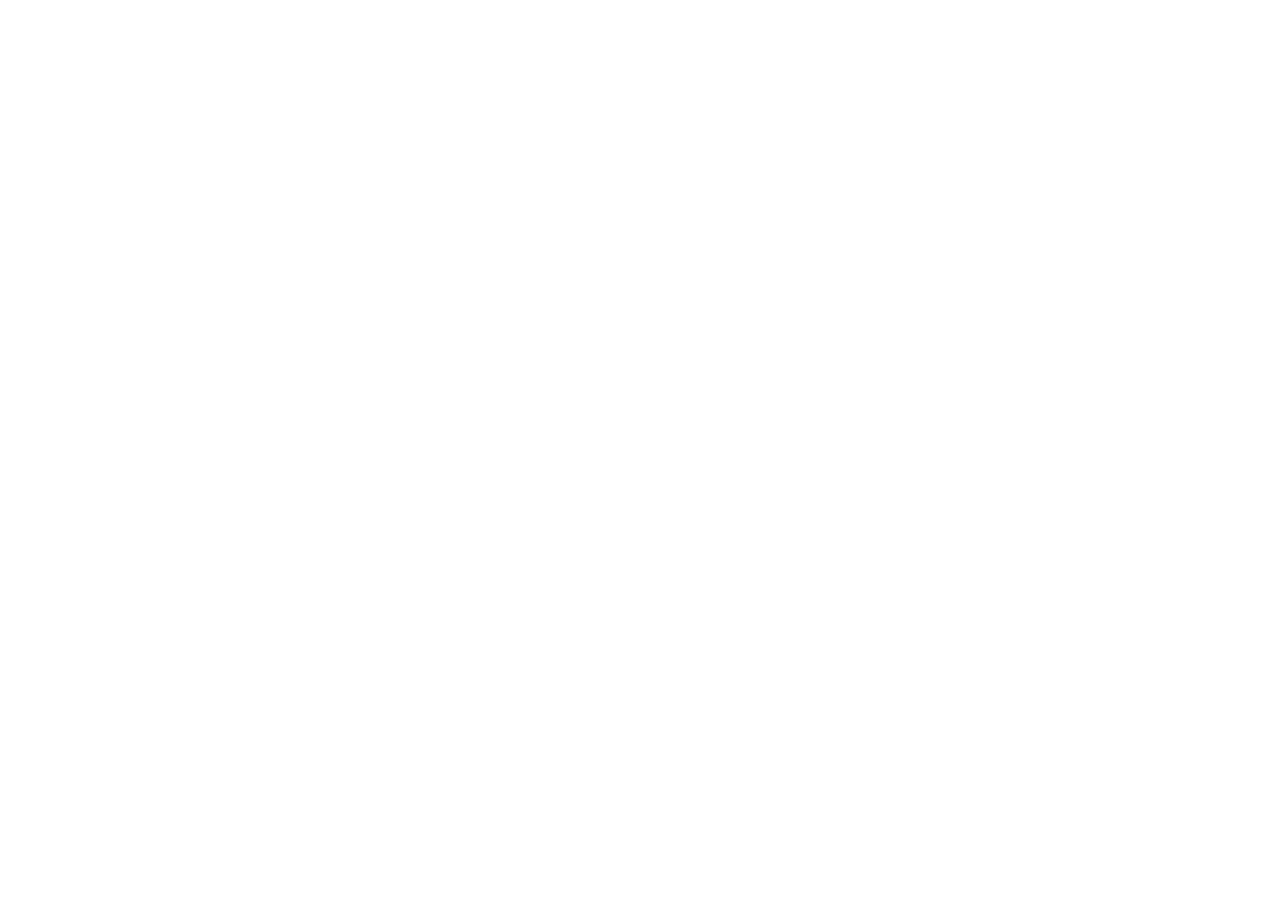
==== index.html @ 3a440843 "first commit" ====
<!DOCTYPE html>
<html lang="en">
<head>
    <meta charset="UTF-8">
    <meta name="viewport" content="width=device-width, initial-scale=1.0">
    <title>Document</title>
    <link rel="stylesheet" href="style.css">
</head>
<body>
    
</body>
</html>
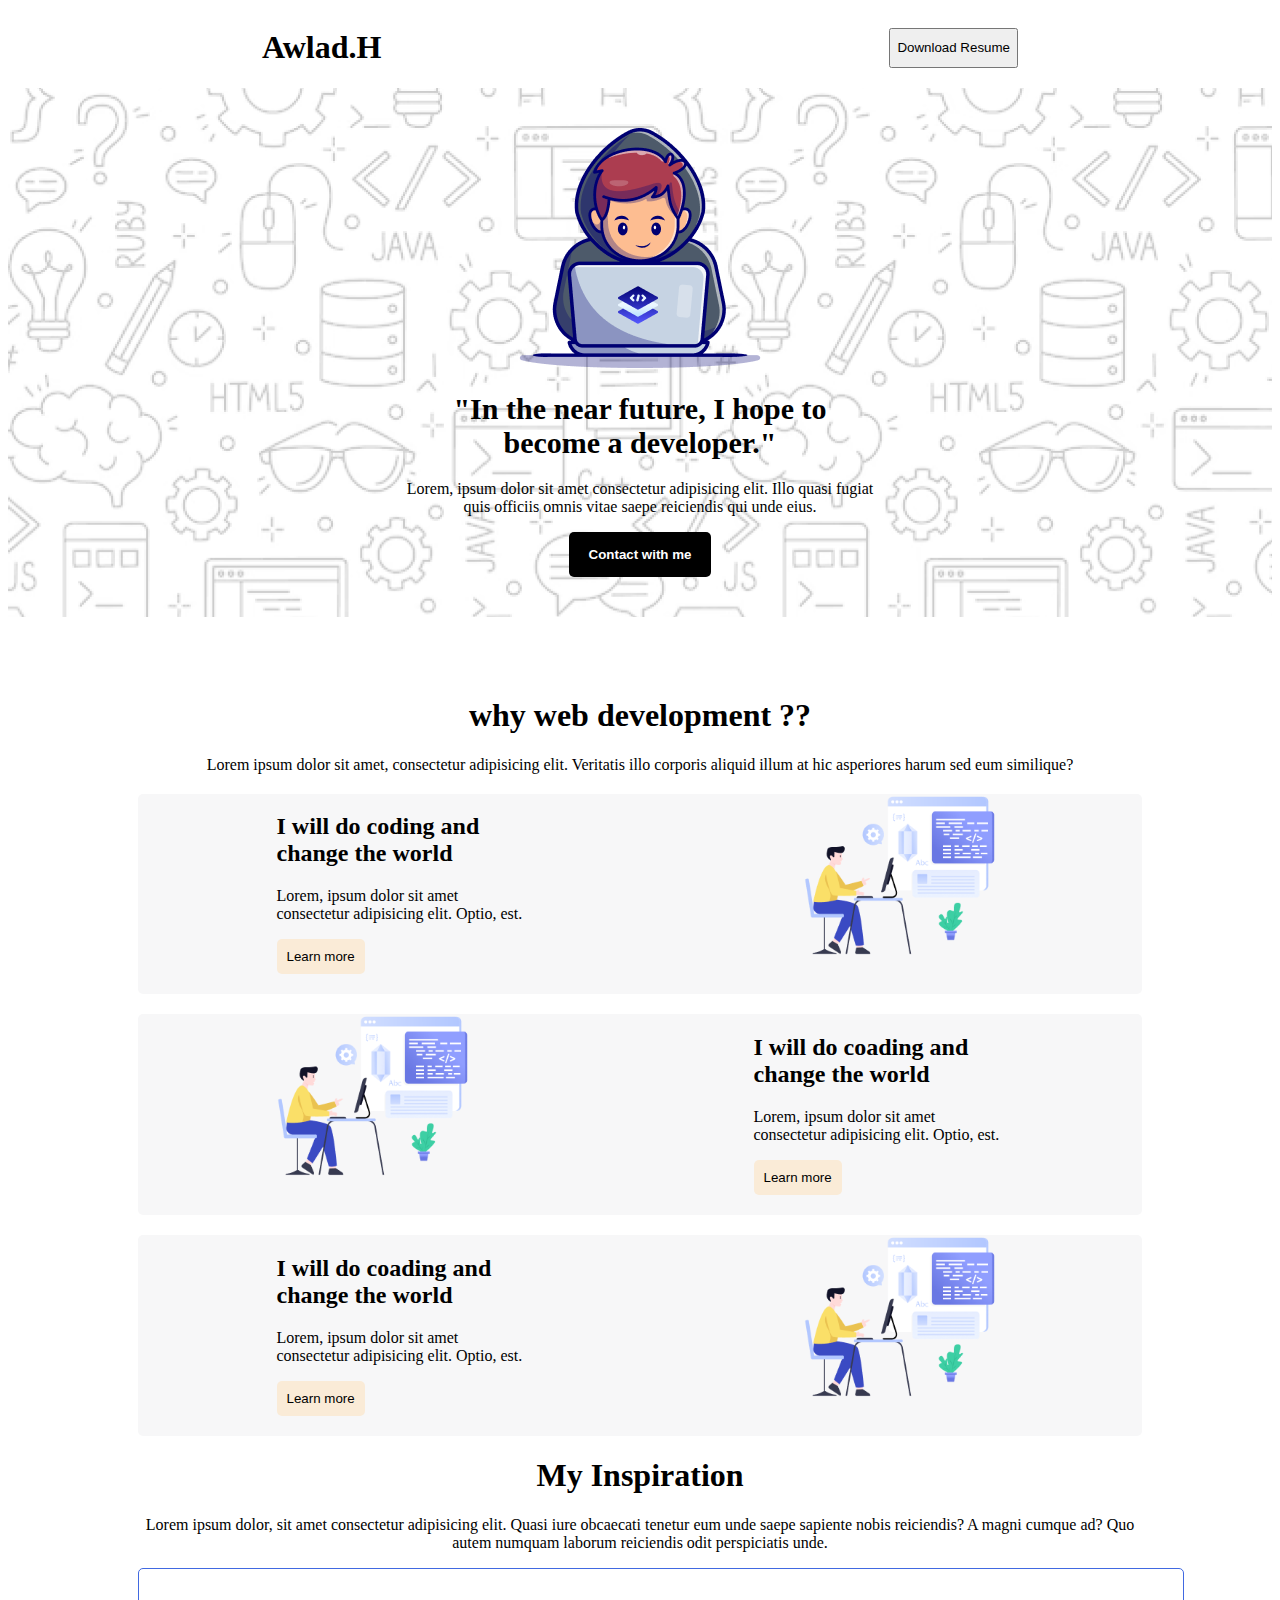
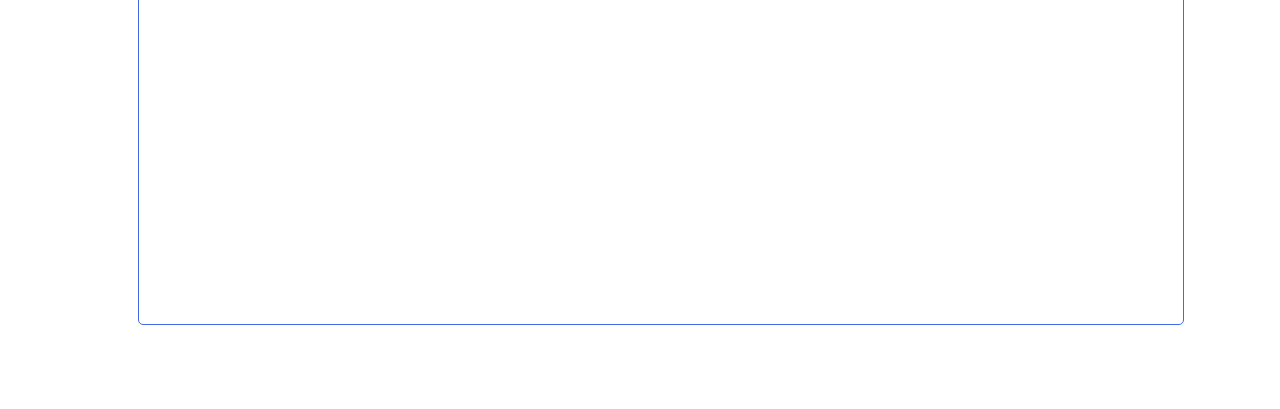
==== commit 5d907dd9: "first commit" ====
--- a/index.html
+++ b/index.html
@@ -4,9 +4,66 @@
     <meta charset="UTF-8">
     <meta name="viewport" content="width=device-width, initial-scale=1.0">
     <title>Document</title>
-    <link rel="stylesheet" href="style.css">
+    <link rel="stylesheet" href="style/style.css">
 </head>
 <body>
-    
+    <header>
+        <nav>
+            <h1>Awlad.H</h1> 
+            <button>Download Resume</button>               
+        </nav>
+        <section>            
+            <div class="description">  
+                <img src="./assets/Group.png" alt="">              
+                <h1 class="head">"In the near future, I hope to become a developer."</h1>
+                <p>Lorem, ipsum dolor sit amet consectetur adipisicing elit. Illo quasi fugiat quis officiis omnis vitae saepe reiciendis qui unde eius.</p>
+                <button class="btn">Contact with me</button>
+            </div>
+        </section>
+    </header>
+    <main>        
+        <section class="descriptions">
+            <div class="des1">
+                <h1>why web development ??</h1>
+                <p>Lorem ipsum dolor sit amet, consectetur adipisicing elit. Veritatis illo corporis aliquid illum at hic asperiores harum sed eum similique?</p>
+            </div>
+            <div class="des2">
+                <div class="des21">
+                    <h2>I will do coding and change the world</h2>
+                    <p>Lorem, ipsum dolor sit amet consectetur adipisicing elit. Optio, est.</p>
+                    <button class="btn-2">Learn more</button>
+                </div>
+                <div><img width="200px" src="./assets/Layer_1.png" alt=""></div>
+            </div>
+            <div class="des3">
+                <div><img width="200px" src="./assets/Layer_1.png" alt=""></div>
+                <div class="des21">
+                    <h2>I will do coading and change the world</h2>
+                    <p>Lorem, ipsum dolor sit amet consectetur adipisicing elit. Optio, est.</p>
+                    <button class="btn-2">Learn more</button>
+                </div>
+            </div>
+            <div class="des4">
+                <div class="des21">
+                    <h2>I will do coading and change the world</h2>
+                    <p>Lorem, ipsum dolor sit amet consectetur adipisicing elit. Optio, est.</p>
+                    <button class="btn-2">Learn more</button>
+                </div>
+                <div><img width="200px" src="./assets/Layer_1.png" alt=""></div>
+            </div>
+            </div>
+        </section>
+        <section class="video">
+            <div class="video2">
+                <h1>My Inspiration</h1>
+            <p>Lorem ipsum dolor, sit amet consectetur adipisicing elit. Quasi iure obcaecati tenetur eum unde saepe sapiente nobis reiciendis? A magni cumque ad? Quo autem numquam laborum reiciendis odit perspiciatis unde.</p>
+            <iframe id="vdo" width="100%" height="315" src="https://www.youtube.com/embed/FqcYmr5leJI?si=c7755pNjecI-JSr0" title="YouTube video player" frameborder="0" allow="accelerometer; autoplay; clipboard-write; encrypted-media; gyroscope; picture-in-picture; web-share" referrerpolicy="strict-origin-when-cross-origin" allowfullscreen></iframe>
+            </div>
+
+        </section>
+    </main>
+    <footer>
+
+    </footer>
 </body>
 </html>--- a/style/style.css
+++ b/style/style.css
@@ -0,0 +1,75 @@
+nav{
+    display: flex;
+    justify-content: space-around;
+    align-items: center;
+}
+nav > button{
+    height: 40px;
+    cursor: pointer;
+}
+header > section{
+    background-image: url(../assets/Hero-bg.png);
+    /* height: 200px; */
+    padding: 40px;
+    /* justify-content: center;
+    align-items: center; */
+}
+.description{
+    width: 40%;
+    justify-content: center;
+    text-align: center;
+    margin: auto;
+}
+.head{
+    font-size: 30px;
+    font-weight: 800;    
+}
+.btn{
+    padding: 15px 20px;
+    background-color: black;
+    color: white;
+    font-weight: bold;
+    border-radius: 5px;
+    border: none;
+    cursor: pointer;
+}
+main{
+    margin: 80px 130px;
+    background-color: rgb(255, 255, 255);
+    border-radius: 5px;
+}
+.descriptions .video {
+    padding: 100px;
+    
+}
+.descriptions .des1{
+    text-align: center;
+}
+.des2, .des3, .des4{
+    display: flex;
+    justify-content: center;
+    background-color: rgb(247, 247, 248);
+    border-radius: 5px;
+    justify-content: space-around;   
+    margin-top: 20px;
+    padding-bottom: 20px;
+
+}
+.des21{
+    width: 250px;
+}
+.btn-2{
+    padding: 10px;
+    border: none;
+    border-radius: 5px;
+    background-color: antiquewhite;
+    cursor: pointer;
+}
+#vdo{
+    border: 1px solid royalblue;
+    border-radius: 5px;
+    padding: 20px;
+}
+.video2{
+    text-align: center;
+}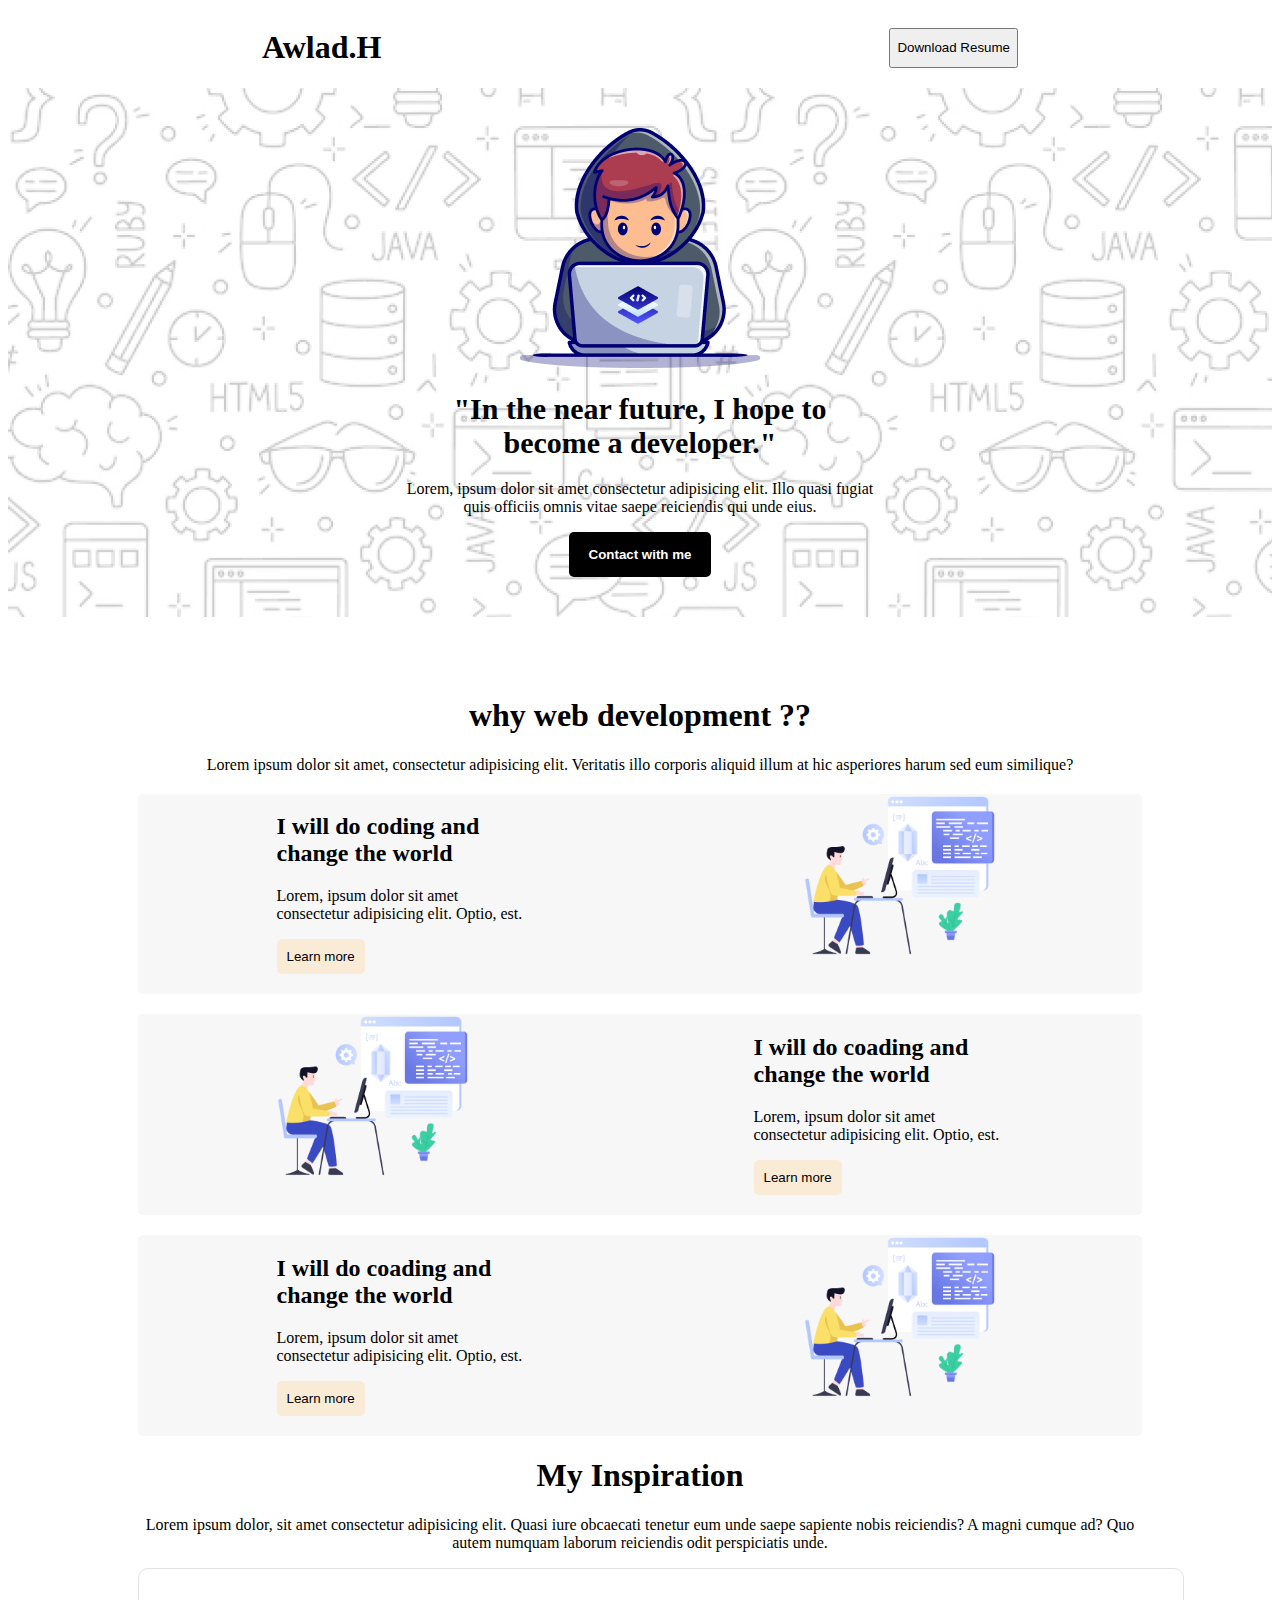
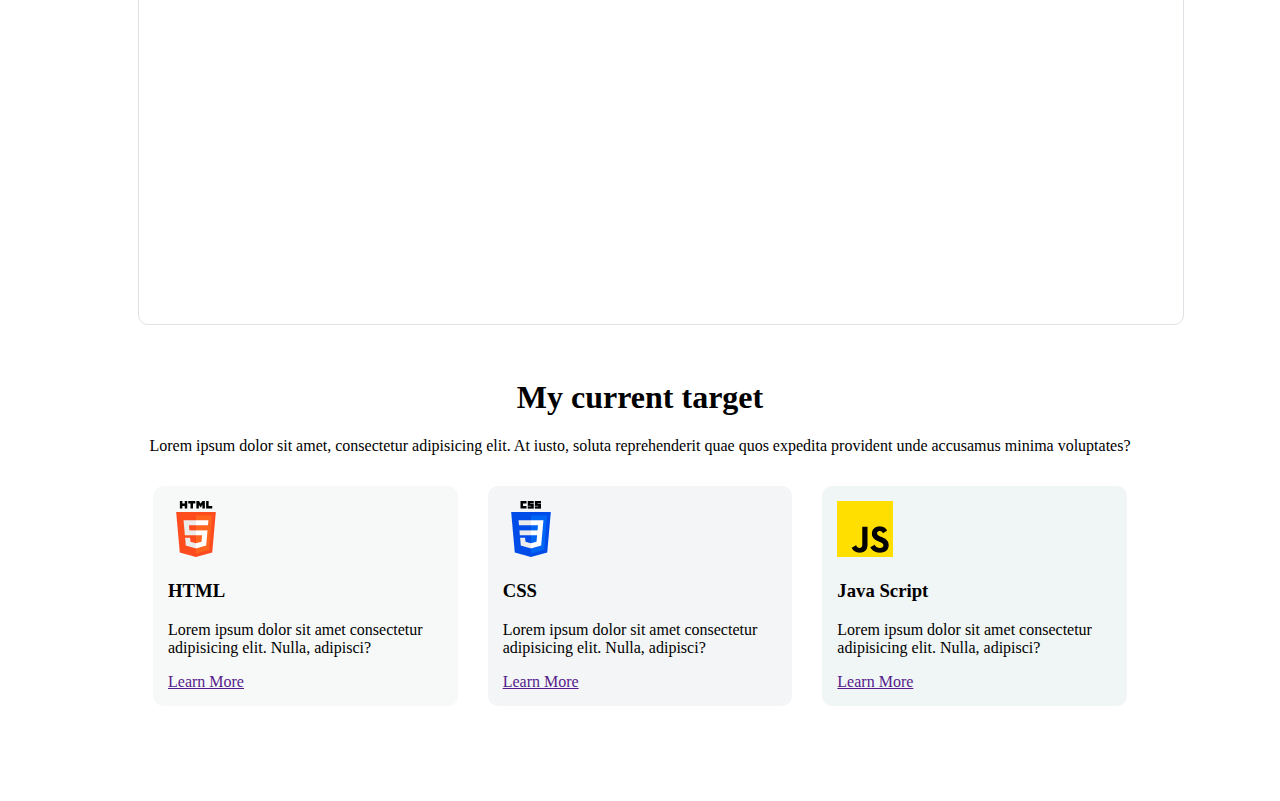
==== commit 1f11b92e: "skills added" ====
--- a/index.html
+++ b/index.html
@@ -61,6 +61,50 @@
             </div>
 
         </section>
+        <section  class="skills">
+            <div  class="skill1">
+                <h1>My current target</h1>
+                <p>Lorem ipsum dolor sit amet, consectetur adipisicing elit. At iusto, soluta reprehenderit quae quos expedita provident unde accusamus minima voluptates?</p>
+            </div>
+            <div class="main-skills">
+                <div class="skill2">
+                    <img src="./assets/html.png" alt="">
+                    <h3>HTML</h3>
+                    <p>Lorem ipsum dolor sit amet consectetur adipisicing elit. Nulla, adipisci?</p>
+                    <a href="">Learn More</a>
+                </div>
+                <div class="skill3">
+                    <img src="./assets/css.png" alt="">
+                    <h3>CSS</h3>
+                    <p>Lorem ipsum dolor sit amet consectetur adipisicing elit. Nulla, adipisci?</p>
+                    <a href="">Learn More</a>
+                </div>
+                <div class="skill4">
+                    <img src="./assets/js.png" alt="">
+                    <h3>Java Script</h3>
+                    <p>Lorem ipsum dolor sit amet consectetur adipisicing elit. Nulla, adipisci?</p>
+                    <a href="">Learn More</a>
+                </div>
+            </div>
+        </section>
+        <!-- <section class="target">
+            <div class="tar1">
+                <h1>My Next Target</h1>
+                <p>Lorem ipsum dolor sit amet consectetur adipisicing elit. Quibusdam ducimus fugit unde vitae fugiat reiciendis eligendi non assumenda consequuntur officia.</p>
+            </div>
+            <div>
+                <div><img src="./assets/react.png" alt=""></div>
+                <div></div>
+            </div>
+            <div>
+                <div>imj</div>
+                <div></div>
+            </div>
+            <div>
+                <div></div>
+                <div></div>
+            </div>
+        </section> -->
     </main>
     <footer>
 
--- a/style/style.css
+++ b/style/style.css
@@ -66,10 +66,44 @@
     cursor: pointer;
 }
 #vdo{
-    border: 1px solid royalblue;
-    border-radius: 5px;
+    border: 1px solid rgb(225, 225, 231);
+    border-radius: 10px;
     padding: 20px;
+    
 }
 .video2{
     text-align: center;
-}+}
+/* my skills start */
+
+.skills{
+    /* padding: 100px; */
+    /* background-color: #e4dede; */
+    margin-top: 50px;
+}
+.skill1{
+    text-align: center;
+}
+.main-skills{
+    display: flex;
+    /* background-color: antiquewhite; */
+    /* padding: 20px; */
+}
+.skill2,.skill3,.skill4{
+    margin: 15px;
+    /* background-color: azure; */
+    padding: 15px;
+    border-radius: 10px;
+    text-align: left;
+}
+.skill2{
+    background-color: rgb(247, 249, 249);
+}
+.skill3{
+    background-color: rgb(243, 245, 246);
+
+}
+.skill4{
+    background-color: rgb(240, 245, 245);
+  
+}
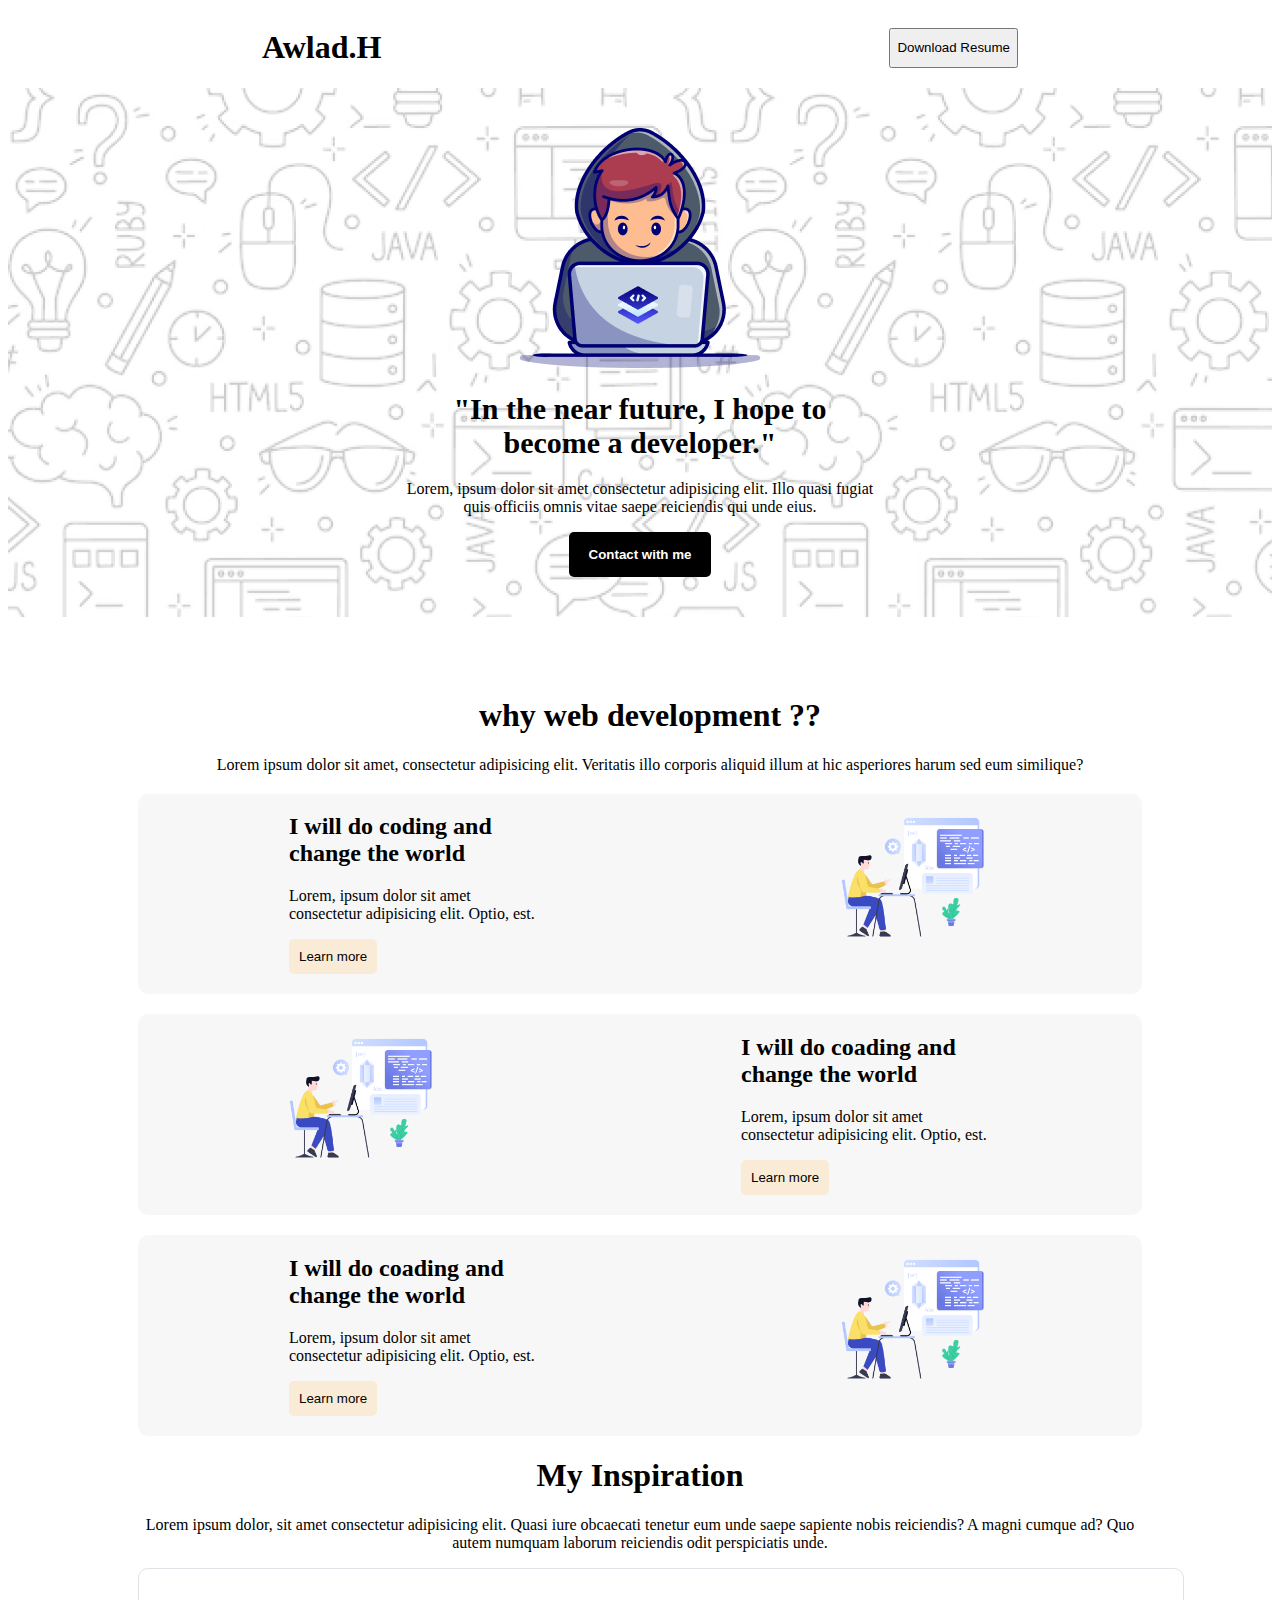
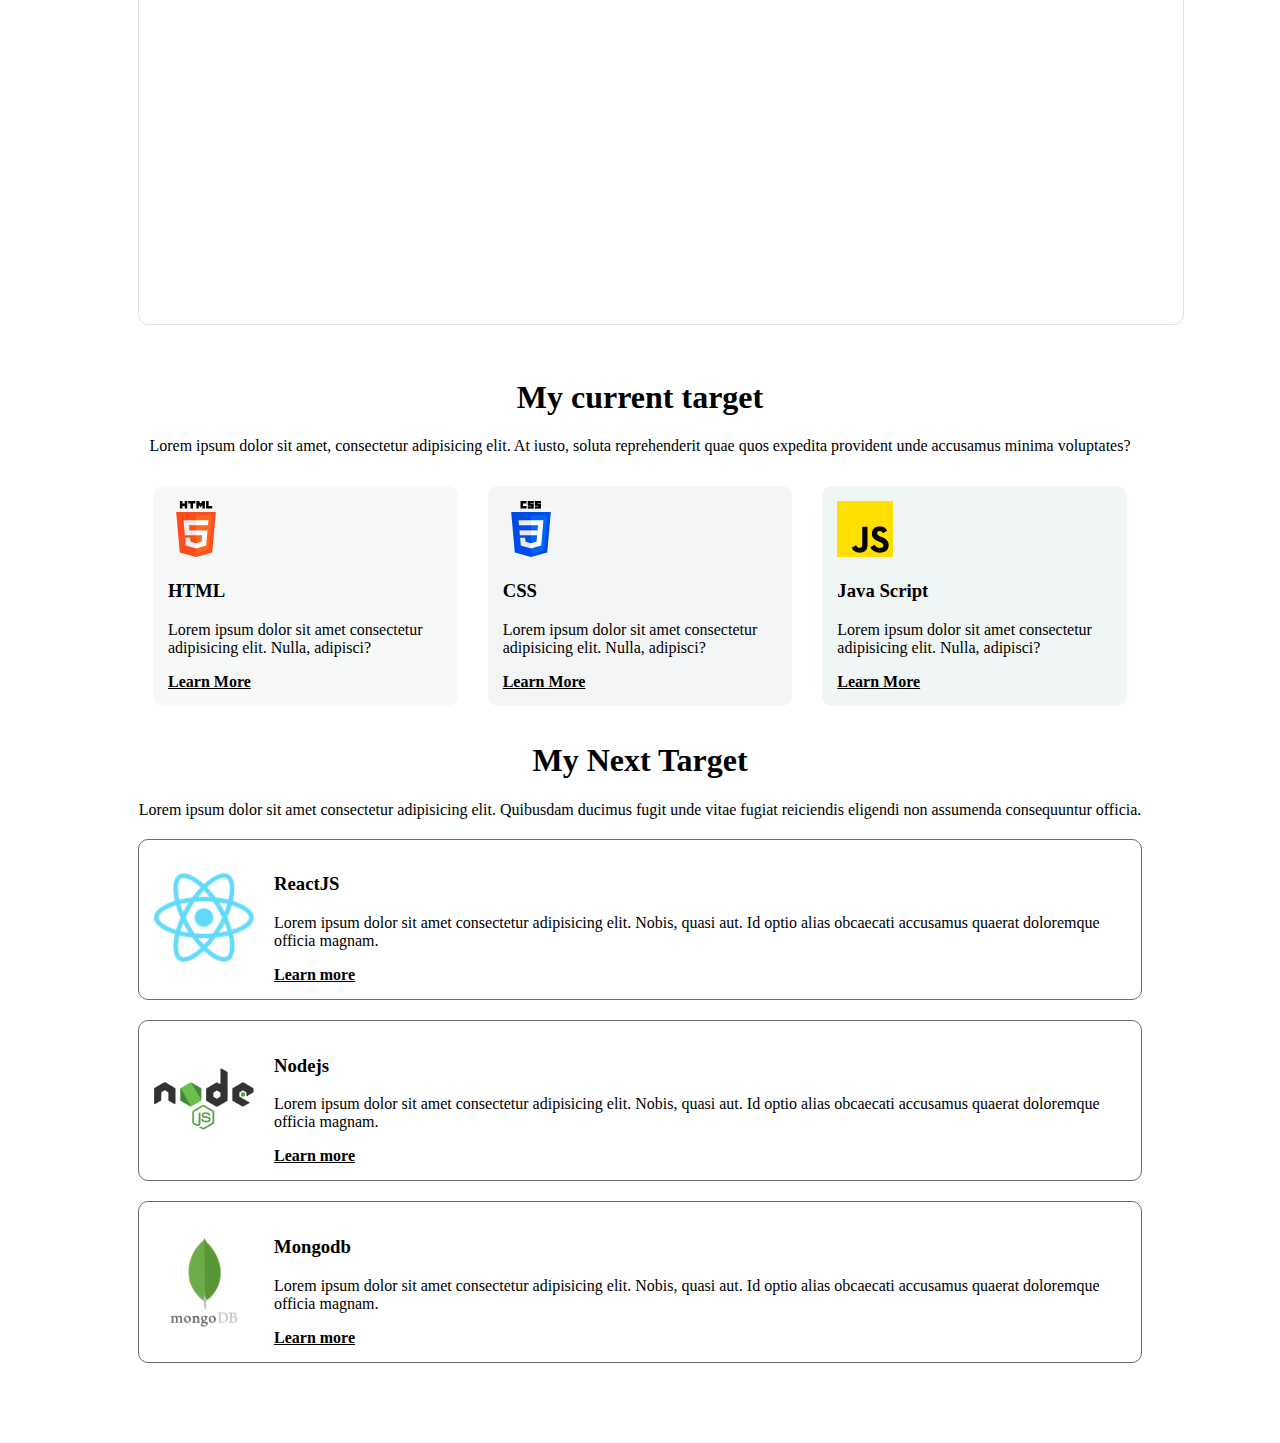
==== commit e799fc2a: "next target added" ====
--- a/index.html
+++ b/index.html
@@ -33,10 +33,10 @@
                     <p>Lorem, ipsum dolor sit amet consectetur adipisicing elit. Optio, est.</p>
                     <button class="btn-2">Learn more</button>
                 </div>
-                <div><img width="200px" src="./assets/Layer_1.png" alt=""></div>
+                <div><img src="./assets/Layer_1.png" alt="" width="150px"></div>
             </div>
             <div class="des3">
-                <div><img width="200px" src="./assets/Layer_1.png" alt=""></div>
+                <div><img src="./assets/Layer_1.png" alt="" width="150px"></div>
                 <div class="des21">
                     <h2>I will do coading and change the world</h2>
                     <p>Lorem, ipsum dolor sit amet consectetur adipisicing elit. Optio, est.</p>
@@ -49,7 +49,7 @@
                     <p>Lorem, ipsum dolor sit amet consectetur adipisicing elit. Optio, est.</p>
                     <button class="btn-2">Learn more</button>
                 </div>
-                <div><img width="200px" src="./assets/Layer_1.png" alt=""></div>
+                <div><img src="./assets/Layer_1.png" alt="" width="150px"></div>
             </div>
             </div>
         </section>
@@ -87,24 +87,36 @@
                 </div>
             </div>
         </section>
-        <!-- <section class="target">
+        <section class="target">
             <div class="tar1">
                 <h1>My Next Target</h1>
                 <p>Lorem ipsum dolor sit amet consectetur adipisicing elit. Quibusdam ducimus fugit unde vitae fugiat reiciendis eligendi non assumenda consequuntur officia.</p>
             </div>
-            <div>
-                <div><img src="./assets/react.png" alt=""></div>
-                <div></div>
+            <div class="tar-1">
+                <div><img src="./assets/react.png" alt="" width="100px"></div>
+                <div class="des1">
+                    <h3>ReactJS</h3>
+                    <p>Lorem ipsum dolor sit amet consectetur adipisicing elit. Nobis, quasi aut. Id optio alias obcaecati accusamus quaerat doloremque officia magnam.</p>
+                    <a href="">Learn more</a>
+                </div>
             </div>
-            <div>
-                <div>imj</div>
-                <div></div>
+            <div class="tar-2">
+                <div><img src="./assets/nodejs.png" alt="" width="100px"></div>
+                <div class="des1">
+                    <h3>Nodejs</h3>
+                    <p>Lorem ipsum dolor sit amet consectetur adipisicing elit. Nobis, quasi aut. Id optio alias obcaecati accusamus quaerat doloremque officia magnam.</p>
+                    <a href="">Learn more</a>
+                </div>
             </div>
-            <div>
-                <div></div>
-                <div></div>
+            <div class="tar-3">
+                <div><img  src="./assets/mongodb.png" alt="" width="100px"></div>
+                <div class="des1">
+                    <h3>Mongodb</h3>
+                    <p>Lorem ipsum dolor sit amet consectetur adipisicing elit. Nobis, quasi aut. Id optio alias obcaecati accusamus quaerat doloremque officia magnam.</p>
+                    <a href="">Learn more</a>
+                </div>
             </div>
-        </section> -->
+        </section>
     </main>
     <footer>
 
--- a/style/style.css
+++ b/style/style.css
@@ -47,9 +47,10 @@
 }
 .des2, .des3, .des4{
     display: flex;
-    justify-content: center;
+    /* justify-content: center; */
+    align-items: center;
     background-color: rgb(247, 247, 248);
-    border-radius: 5px;
+    border-radius: 10px;
     justify-content: space-around;   
     margin-top: 20px;
     padding-bottom: 20px;
@@ -107,3 +108,28 @@
     background-color: rgb(240, 245, 245);
   
 }
+/* my skills end */
+
+
+/* my next skills start */
+
+.tar1{
+    text-align: center;
+}
+.tar-1, .tar-2, .tar-3{
+    display: flex;
+    justify-content: center;
+    align-items: center;
+    border: 1px solid rgb(109, 107, 107);
+    border-radius: 10px;
+    padding: 15px;
+    margin-top: 20px;
+
+}
+.des1{
+    padding-left: 20px;
+}
+a{
+    color: black;
+    font-weight: 800;
+}
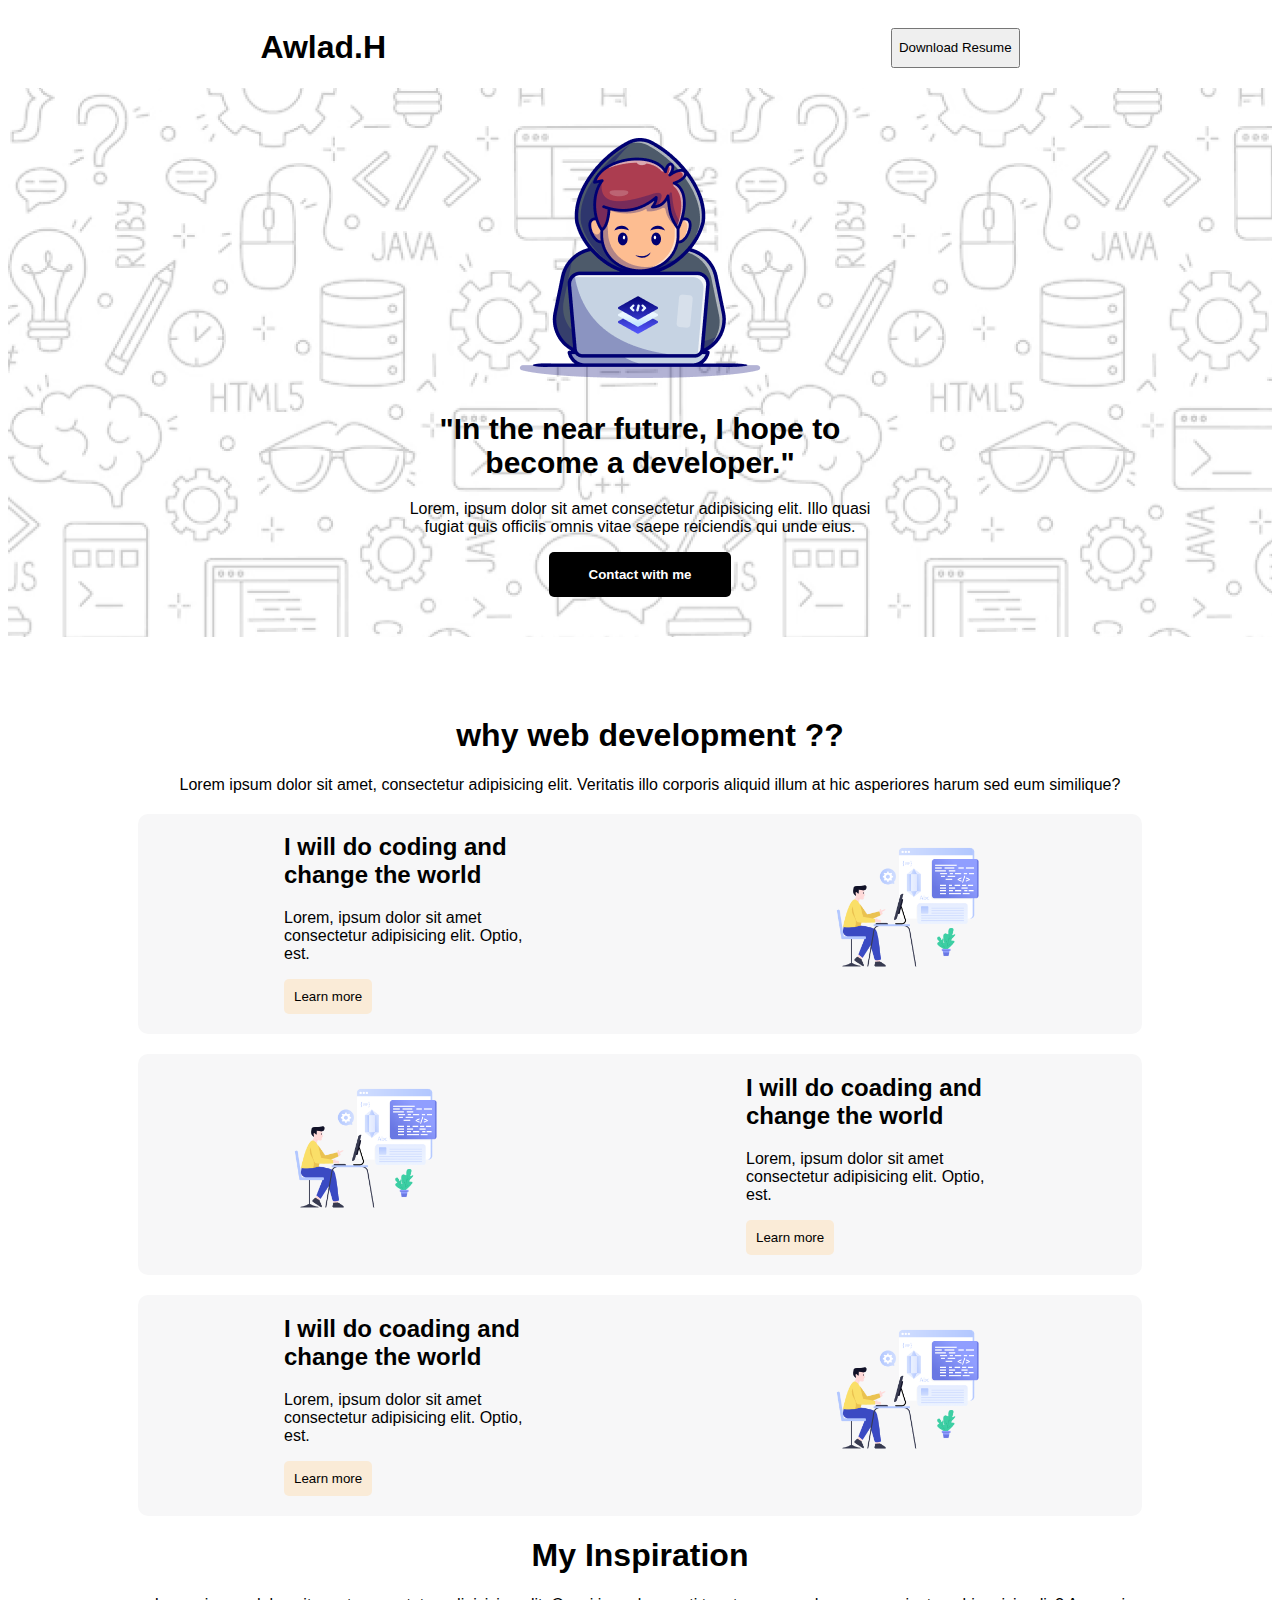
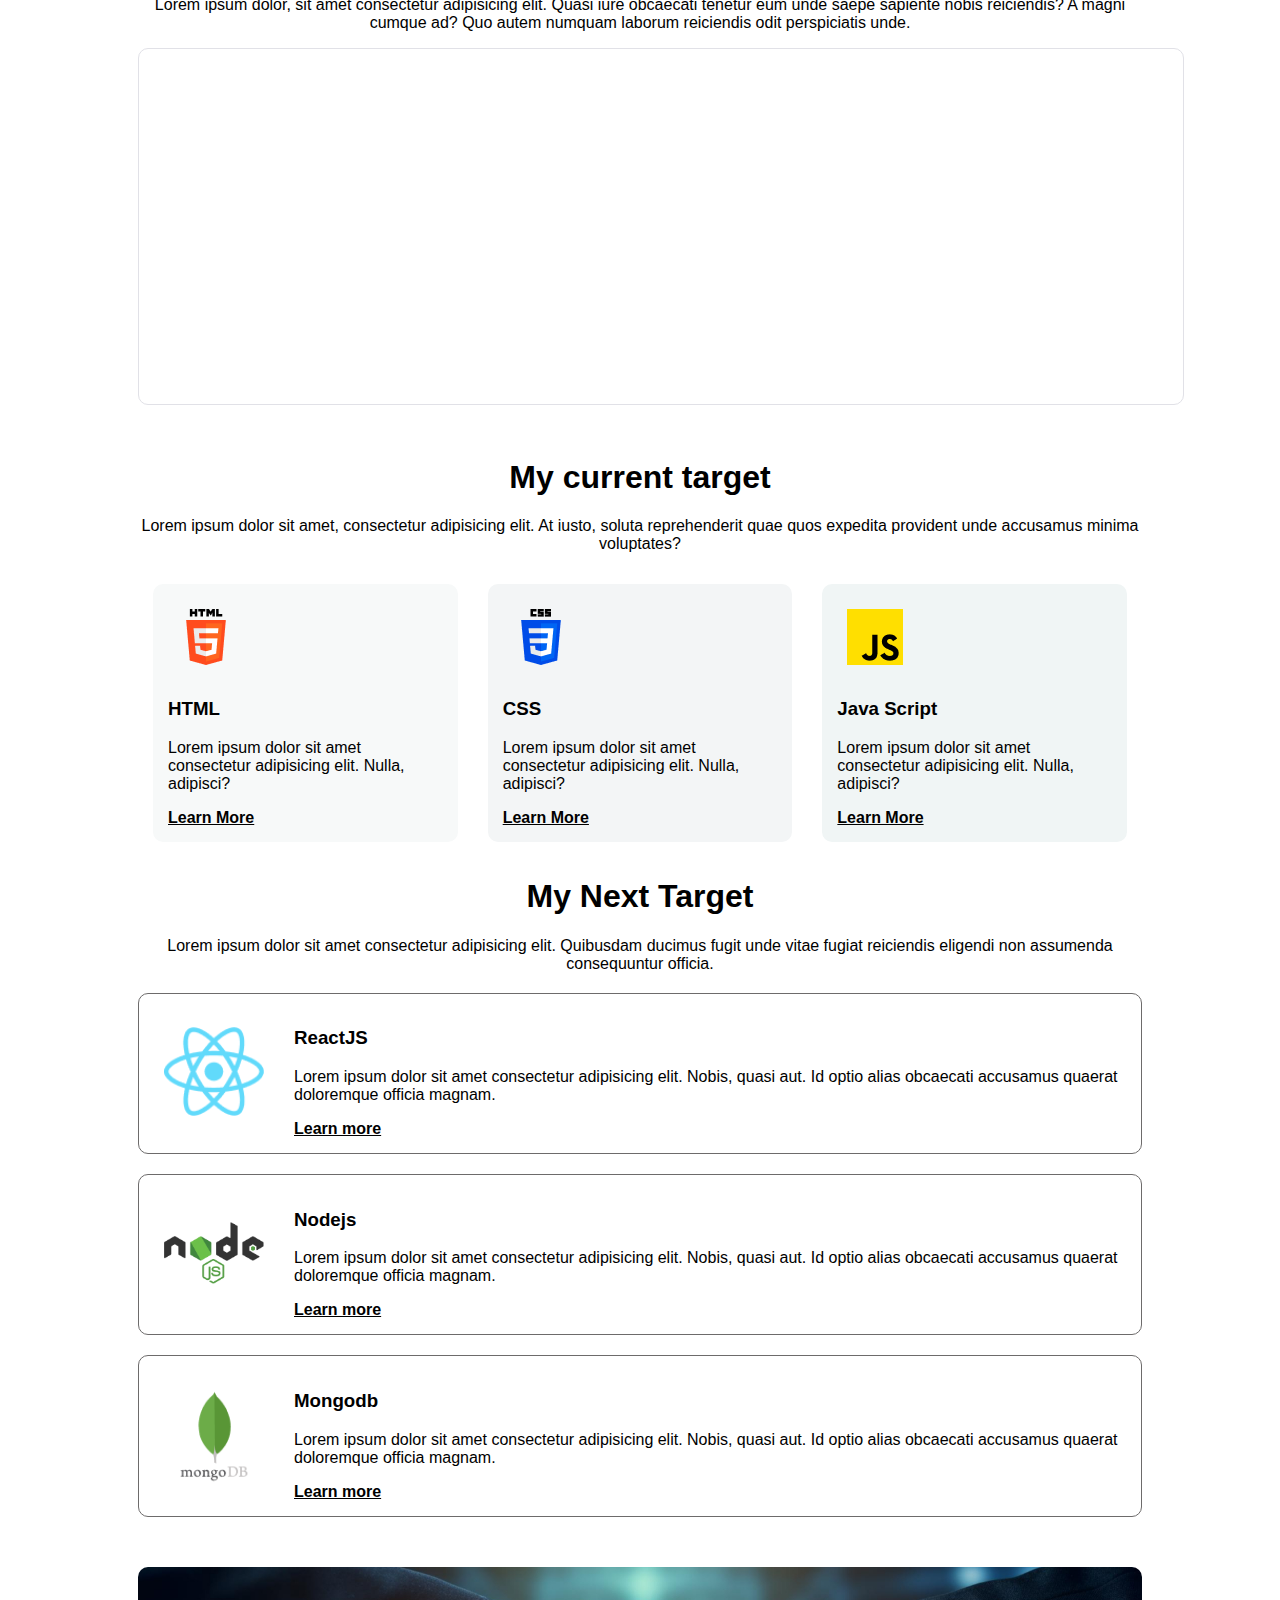
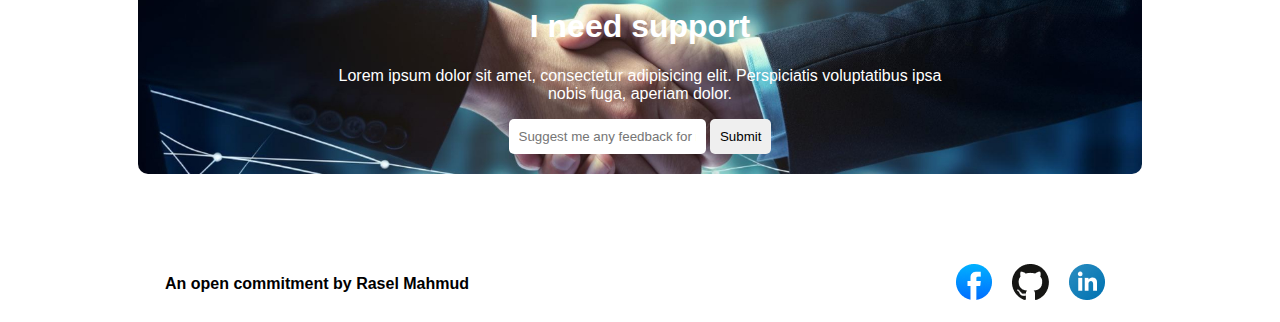
==== commit 10657a97: "add fotter" ====
--- a/index.html
+++ b/index.html
@@ -6,7 +6,7 @@
     <title>Document</title>
     <link rel="stylesheet" href="style/style.css">
 </head>
-<body>
+<body class="font">
     <header>
         <nav>
             <h1>Awlad.H</h1> 
@@ -17,7 +17,7 @@
                 <img src="./assets/Group.png" alt="">              
                 <h1 class="head">"In the near future, I hope to become a developer."</h1>
                 <p>Lorem, ipsum dolor sit amet consectetur adipisicing elit. Illo quasi fugiat quis officiis omnis vitae saepe reiciendis qui unde eius.</p>
-                <button class="btn">Contact with me</button>
+                <button class="btn"><a class="btn" href="style/support.html">Contact with me</a></button>
             </div>
         </section>
     </header>
@@ -117,9 +117,18 @@
                 </div>
             </div>
         </section>
+        <section class="support-items">
+            <h1>I need support</h1>
+            <p class="support-des">Lorem ipsum dolor sit amet, consectetur adipisicing elit. Perspiciatis voluptatibus ipsa nobis fuga, aperiam dolor.</p>
+            <input class="support-text" type="text" placeholder="Suggest me any feedback for me">
+            <input class="support-submit" type="submit">
+        </section>
     </main>
-    <footer>
-
+    <footer class="footer">
+        <section class="footer-icons">
+            <p>An open commitment by Rasel Mahmud</p>
+            <div class="icons"><img src="./assets/facebook.png" alt=""><img src="./assets/github.png" alt=""><img src="./assets/linkedin-icon 1.png" alt=""></div>
+        </section>
     </footer>
 </body>
 </html>--- a/style/style.css
+++ b/style/style.css
@@ -1,3 +1,4 @@
+.font{font-family: Arial, Helvetica, sans-serif;}
 nav{
     display: flex;
     justify-content: space-around;
@@ -32,6 +33,7 @@
     border-radius: 5px;
     border: none;
     cursor: pointer;
+    text-decoration: none;
 }
 main{
     margin: 80px 130px;
@@ -133,3 +135,43 @@
     color: black;
     font-weight: 800;
 }
+/* my next skills end */
+/* my support start */
+
+.support-items{
+    background-image: url(../assets/handshake.jpg);
+    background-repeat: no-repeat;
+    /* height: 300px; */
+    background-position: center;
+    background-size: cover;
+    text-align: center;
+    justify-content: center;
+    padding: 20px 200px;
+    color: white;
+    margin-top: 50px;
+    border-radius: 10px;
+}
+.support-text, .support-submit{
+    padding: 10px;
+    /* width: 100px; */
+    border-radius: 5px;
+    border-style: none;
+}/* my support start */
+/* my footer start */
+
+.footer{
+    max-width: 950px;
+    margin: 0 auto;
+}
+.footer-icons{
+    display: flex;
+    align-items: center;
+    justify-content: space-between;
+}
+img{
+    padding: 10px;
+}
+.footer-icons > p{
+    font-weight: 700;
+    /* color: brown; */
+}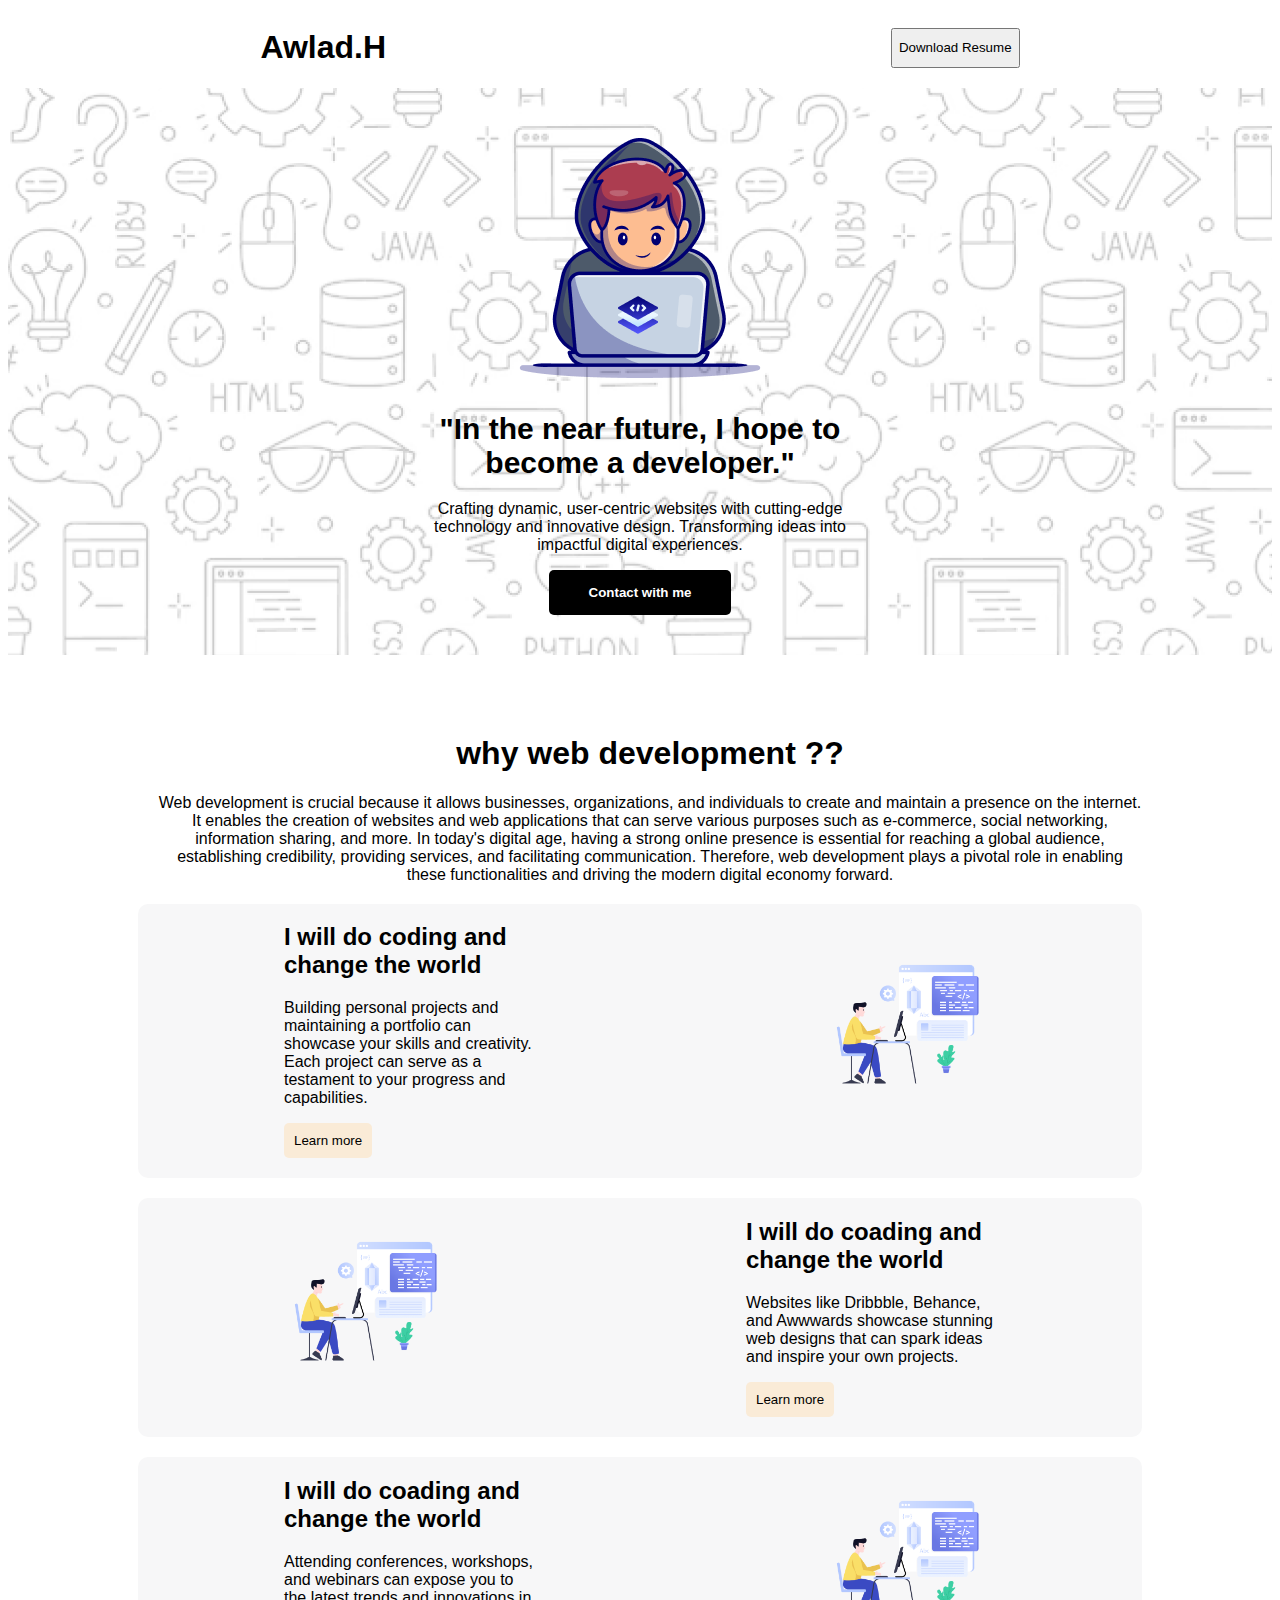
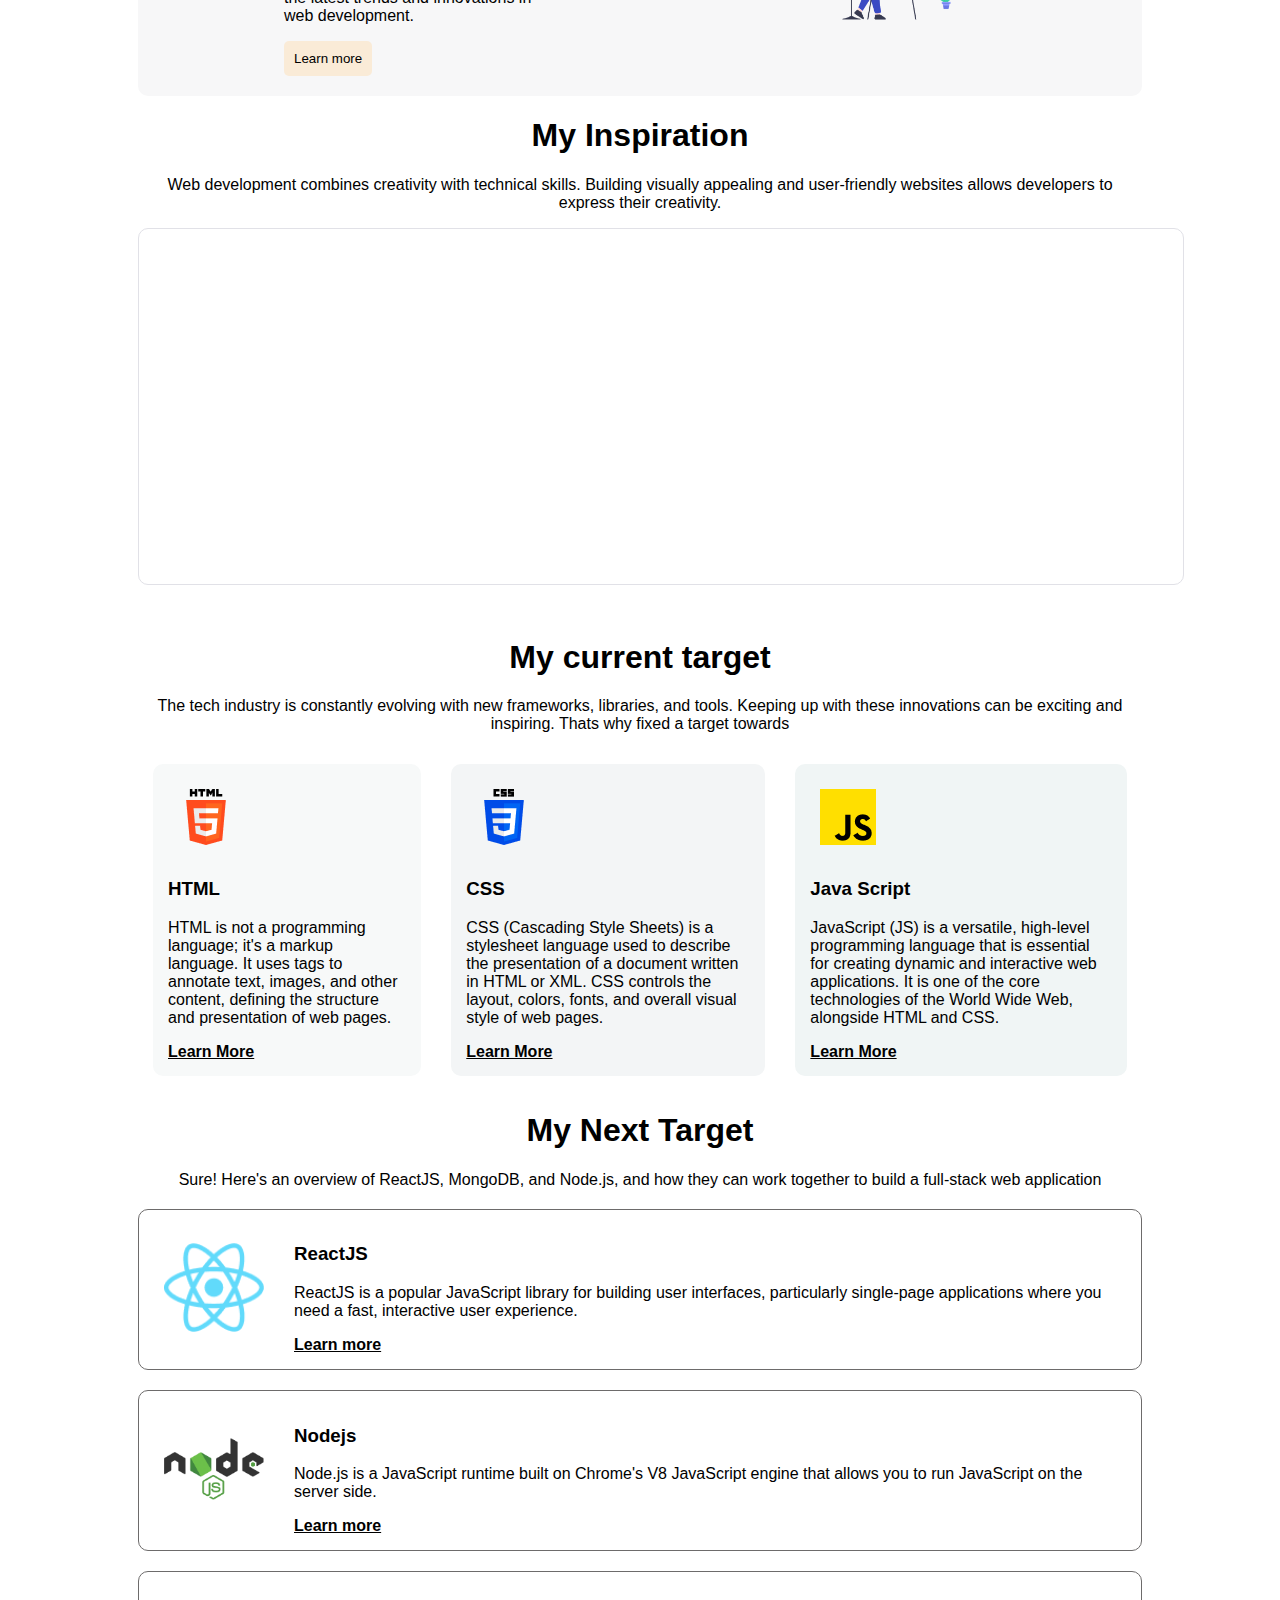
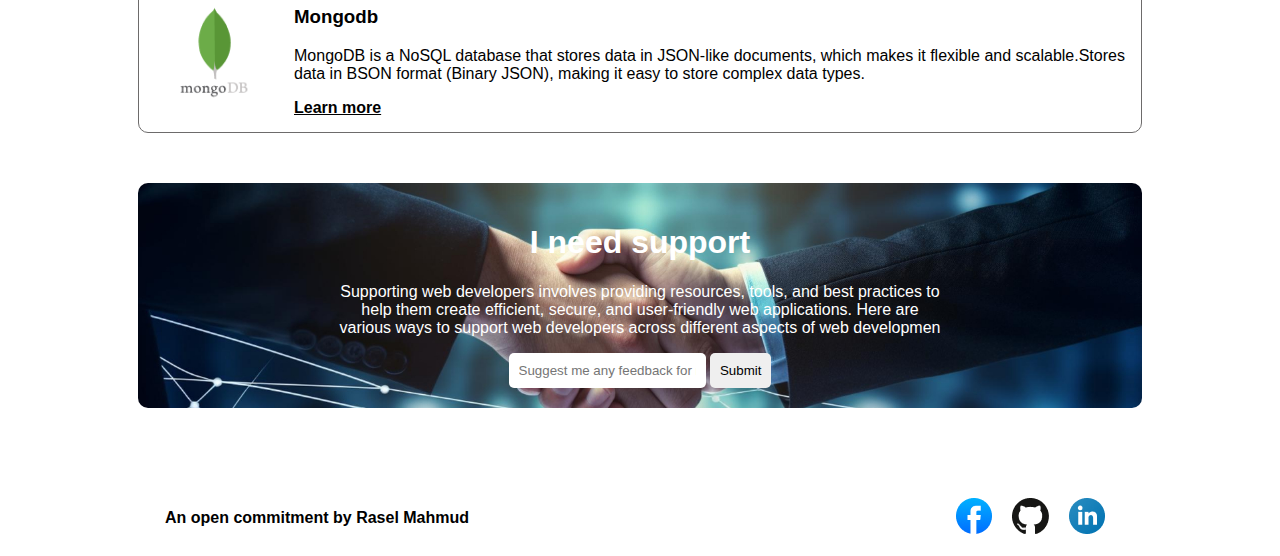
==== commit 6de1a336: "update for submitt" ====
--- a/index.html
+++ b/index.html
@@ -16,7 +16,7 @@
             <div class="description">  
                 <img src="./assets/Group.png" alt="">              
                 <h1 class="head">"In the near future, I hope to become a developer."</h1>
-                <p>Lorem, ipsum dolor sit amet consectetur adipisicing elit. Illo quasi fugiat quis officiis omnis vitae saepe reiciendis qui unde eius.</p>
+                <p>Crafting dynamic, user-centric websites with cutting-edge technology and innovative design. Transforming ideas into impactful digital experiences.</p>
                 <button class="btn"><a class="btn" href="style/support.html">Contact with me</a></button>
             </div>
         </section>
@@ -25,12 +25,12 @@
         <section class="descriptions">
             <div class="des1">
                 <h1>why web development ??</h1>
-                <p>Lorem ipsum dolor sit amet, consectetur adipisicing elit. Veritatis illo corporis aliquid illum at hic asperiores harum sed eum similique?</p>
+                <p>Web development is crucial because it allows businesses, organizations, and individuals to create and maintain a presence on the internet. It enables the creation of websites and web applications that can serve various purposes such as e-commerce, social networking, information sharing, and more. In today's digital age, having a strong online presence is essential for reaching a global audience, establishing credibility, providing services, and facilitating communication. Therefore, web development plays a pivotal role in enabling these functionalities and driving the modern digital economy forward.</p>
             </div>
             <div class="des2">
                 <div class="des21">
                     <h2>I will do coding and change the world</h2>
-                    <p>Lorem, ipsum dolor sit amet consectetur adipisicing elit. Optio, est.</p>
+                    <p> Building personal projects and maintaining a portfolio can showcase your skills and creativity. Each project can serve as a testament to your progress and capabilities.</p>
                     <button class="btn-2">Learn more</button>
                 </div>
                 <div><img src="./assets/Layer_1.png" alt="" width="150px"></div>
@@ -39,14 +39,14 @@
                 <div><img src="./assets/Layer_1.png" alt="" width="150px"></div>
                 <div class="des21">
                     <h2>I will do coading and change the world</h2>
-                    <p>Lorem, ipsum dolor sit amet consectetur adipisicing elit. Optio, est.</p>
+                    <p>Websites like Dribbble, Behance, and Awwwards showcase stunning web designs that can spark ideas and inspire your own projects.</p>
                     <button class="btn-2">Learn more</button>
                 </div>
             </div>
             <div class="des4">
                 <div class="des21">
                     <h2>I will do coading and change the world</h2>
-                    <p>Lorem, ipsum dolor sit amet consectetur adipisicing elit. Optio, est.</p>
+                    <p> Attending conferences, workshops, and webinars can expose you to the latest trends and innovations in web development.</p>
                     <button class="btn-2">Learn more</button>
                 </div>
                 <div><img src="./assets/Layer_1.png" alt="" width="150px"></div>
@@ -56,7 +56,7 @@
         <section class="video">
             <div class="video2">
                 <h1>My Inspiration</h1>
-            <p>Lorem ipsum dolor, sit amet consectetur adipisicing elit. Quasi iure obcaecati tenetur eum unde saepe sapiente nobis reiciendis? A magni cumque ad? Quo autem numquam laborum reiciendis odit perspiciatis unde.</p>
+            <p>Web development combines creativity with technical skills. Building visually appealing and user-friendly websites allows developers to express their creativity.</p>
             <iframe id="vdo" width="100%" height="315" src="https://www.youtube.com/embed/FqcYmr5leJI?si=c7755pNjecI-JSr0" title="YouTube video player" frameborder="0" allow="accelerometer; autoplay; clipboard-write; encrypted-media; gyroscope; picture-in-picture; web-share" referrerpolicy="strict-origin-when-cross-origin" allowfullscreen></iframe>
             </div>
 
@@ -64,25 +64,25 @@
         <section  class="skills">
             <div  class="skill1">
                 <h1>My current target</h1>
-                <p>Lorem ipsum dolor sit amet, consectetur adipisicing elit. At iusto, soluta reprehenderit quae quos expedita provident unde accusamus minima voluptates?</p>
+                <p>The tech industry is constantly evolving with new frameworks, libraries, and tools. Keeping up with these innovations can be exciting and inspiring. Thats why fixed a target towards</p>
             </div>
             <div class="main-skills">
                 <div class="skill2">
                     <img src="./assets/html.png" alt="">
                     <h3>HTML</h3>
-                    <p>Lorem ipsum dolor sit amet consectetur adipisicing elit. Nulla, adipisci?</p>
+                    <p>HTML is not a programming language; it's a markup language. It uses tags to annotate text, images, and other content, defining the structure and presentation of web pages.</p>
                     <a href="">Learn More</a>
                 </div>
                 <div class="skill3">
                     <img src="./assets/css.png" alt="">
                     <h3>CSS</h3>
-                    <p>Lorem ipsum dolor sit amet consectetur adipisicing elit. Nulla, adipisci?</p>
+                    <p> CSS (Cascading Style Sheets) is a stylesheet language used to describe the presentation of a document written in HTML or XML. CSS controls the layout, colors, fonts, and overall visual style of web pages. </p>
                     <a href="">Learn More</a>
                 </div>
                 <div class="skill4">
                     <img src="./assets/js.png" alt="">
                     <h3>Java Script</h3>
-                    <p>Lorem ipsum dolor sit amet consectetur adipisicing elit. Nulla, adipisci?</p>
+                    <p>JavaScript (JS) is a versatile, high-level programming language that is essential for creating dynamic and interactive web applications. It is one of the core technologies of the World Wide Web, alongside HTML and CSS.</p>
                     <a href="">Learn More</a>
                 </div>
             </div>
@@ -90,13 +90,13 @@
         <section class="target">
             <div class="tar1">
                 <h1>My Next Target</h1>
-                <p>Lorem ipsum dolor sit amet consectetur adipisicing elit. Quibusdam ducimus fugit unde vitae fugiat reiciendis eligendi non assumenda consequuntur officia.</p>
+                <p>Sure! Here's an overview of ReactJS, MongoDB, and Node.js, and how they can work together to build a full-stack web application</p>
             </div>
             <div class="tar-1">
                 <div><img src="./assets/react.png" alt="" width="100px"></div>
                 <div class="des1">
                     <h3>ReactJS</h3>
-                    <p>Lorem ipsum dolor sit amet consectetur adipisicing elit. Nobis, quasi aut. Id optio alias obcaecati accusamus quaerat doloremque officia magnam.</p>
+                    <p>ReactJS is a popular JavaScript library for building user interfaces, particularly single-page applications where you need a fast, interactive user experience.</p>
                     <a href="">Learn more</a>
                 </div>
             </div>
@@ -104,7 +104,7 @@
                 <div><img src="./assets/nodejs.png" alt="" width="100px"></div>
                 <div class="des1">
                     <h3>Nodejs</h3>
-                    <p>Lorem ipsum dolor sit amet consectetur adipisicing elit. Nobis, quasi aut. Id optio alias obcaecati accusamus quaerat doloremque officia magnam.</p>
+                    <p>Node.js is a JavaScript runtime built on Chrome's V8 JavaScript engine that allows you to run JavaScript on the server side.</p>
                     <a href="">Learn more</a>
                 </div>
             </div>
@@ -112,14 +112,14 @@
                 <div><img  src="./assets/mongodb.png" alt="" width="100px"></div>
                 <div class="des1">
                     <h3>Mongodb</h3>
-                    <p>Lorem ipsum dolor sit amet consectetur adipisicing elit. Nobis, quasi aut. Id optio alias obcaecati accusamus quaerat doloremque officia magnam.</p>
+                    <p>MongoDB is a NoSQL database that stores data in JSON-like documents, which makes it flexible and scalable.Stores data in BSON format (Binary JSON), making it easy to store complex data types.</p>
                     <a href="">Learn more</a>
                 </div>
             </div>
         </section>
         <section class="support-items">
             <h1>I need support</h1>
-            <p class="support-des">Lorem ipsum dolor sit amet, consectetur adipisicing elit. Perspiciatis voluptatibus ipsa nobis fuga, aperiam dolor.</p>
+            <p class="support-des">Supporting web developers involves providing resources, tools, and best practices to help them create efficient, secure, and user-friendly web applications. Here are various ways to support web developers across different aspects of web developmen</p>
             <input class="support-text" type="text" placeholder="Suggest me any feedback for me">
             <input class="support-submit" type="submit">
         </section>
--- a/style/style.css
+++ b/style/style.css
@@ -10,10 +10,7 @@
 }
 header > section{
     background-image: url(../assets/Hero-bg.png);
-    /* height: 200px; */
     padding: 40px;
-    /* justify-content: center;
-    align-items: center; */
 }
 .description{
     width: 40%;
@@ -49,7 +46,6 @@
 }
 .des2, .des3, .des4{
     display: flex;
-    /* justify-content: center; */
     align-items: center;
     background-color: rgb(247, 247, 248);
     border-radius: 10px;
@@ -80,8 +76,6 @@
 /* my skills start */
 
 .skills{
-    /* padding: 100px; */
-    /* background-color: #e4dede; */
     margin-top: 50px;
 }
 .skill1{
@@ -89,12 +83,9 @@
 }
 .main-skills{
     display: flex;
-    /* background-color: antiquewhite; */
-    /* padding: 20px; */
 }
 .skill2,.skill3,.skill4{
     margin: 15px;
-    /* background-color: azure; */
     padding: 15px;
     border-radius: 10px;
     text-align: left;
@@ -141,7 +132,6 @@
 .support-items{
     background-image: url(../assets/handshake.jpg);
     background-repeat: no-repeat;
-    /* height: 300px; */
     background-position: center;
     background-size: cover;
     text-align: center;
@@ -153,7 +143,6 @@
 }
 .support-text, .support-submit{
     padding: 10px;
-    /* width: 100px; */
     border-radius: 5px;
     border-style: none;
 }/* my support start */
@@ -170,8 +159,9 @@
 }
 img{
     padding: 10px;
+    cursor: pointer;
 }
 .footer-icons > p{
     font-weight: 700;
-    /* color: brown; */
-}+}
+/* my footer end */
